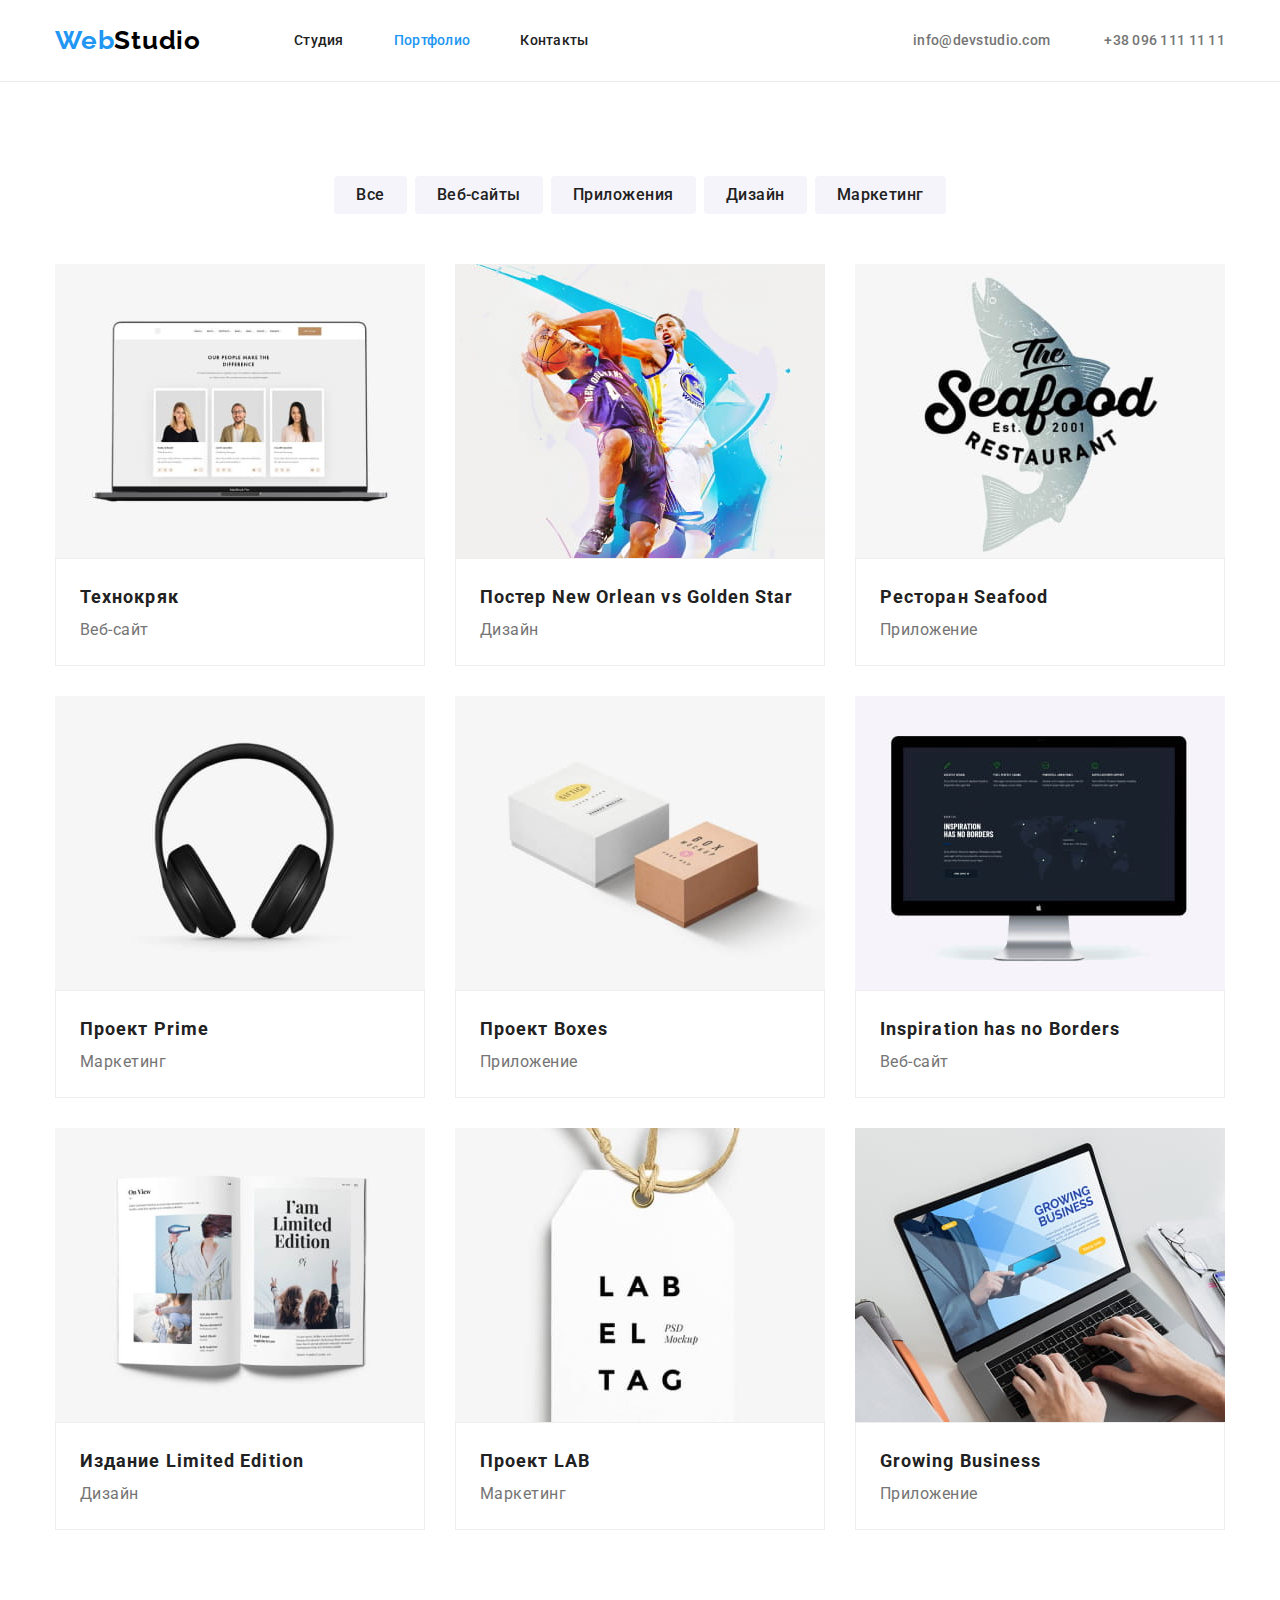
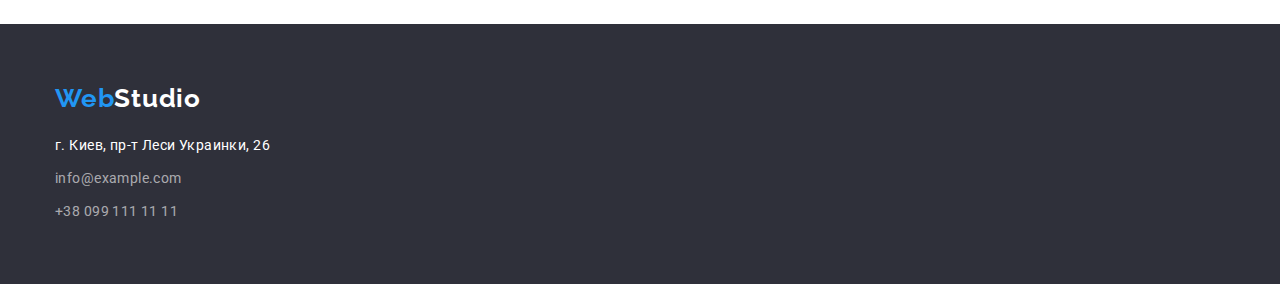
==== portfolio.html @ 06fd84d9 "Загружает готовый материал после Part 3" ====
<!DOCTYPE html>
<html lang="ru">

<head>
    <meta charset="UTF-8">
    <meta http-equiv="X-UA-Compatible" content="IE=edge">
    <meta name="viewport" content="width=device-width, initial-scale=1.0">
    <title>Web Studio (Version 2.1)</title>

    <link rel="preconnect" href="https://fonts.googleapis.com">
    <link rel="preconnect" href="https://fonts.gstatic.com" crossorigin>
    <link
        href="https://fonts.googleapis.com/css2?family=Raleway:wght@700&family=Roboto:wght@400;500;700;900&display=swap"
        rel="stylesheet">

    <link rel="stylesheet" href="https://cdnjs.cloudflare.com/ajax/libs/modern-normalize/1.0.0/modern-normalize.min.css" />
    <link rel="stylesheet" href="./css/styles.css">
</head>

<body>

    <!--Header-->
    <header class="page-header">
        <div class="container">
            <nav class="nav">
                <a href="./index.html" lang="en" class="logo header link">Web<span
                        class="logo-accent-header link">Studio</span></a>
    
                <ul class="site-nav">
                    <li class="item"><a href="./index.html" class="link">Студия</a></li>
                    <li class="item"><a href="./portfolio.html" class="current link">Портфолио</a></li>
                    <li class="item"><a href="/" class="link">Контакты</a></li>
                </ul>
            </nav>
            <div class="header-contacts">
                <a href="mailto:info@devstudio.com" class="contacts link">info@devstudio.com</a>
                <a href="tel:+380961111111" class="contacts link">+38 096 111 11 11</a>
            </div>
        </div>
    </header>
    <!--Main-->
    <main>
        <section class="section">    
                
            <div class="container">
                <!-- Filter -->
                <ul class="filter">
                    <li class="filter-item"><button type="button" class="filter-btn button">Все</button></li>
                    <li class="filter-item"><button type="button" class="filter-btn button">Веб-сайты</button></li>
                    <li class="filter-item"><button type="button" class="filter-btn button">Приложения</button></li>
                    <li class="filter-item"><button type="button" class="filter-btn button">Дизайн</button></li>
                    <li class="filter-item"><button type="button" class="filter-btn button">Маркетинг</button></li>
                </ul>
            
                <!-- Cards -->  
                <ul class="portfolio-list">
                    <li class="portfolio-card">
                        <a href="" class="link">
                            <img src="./images/portfolio1.jpg" alt="Ноутбук с открытым сайтом" width="370" height="294">
                            <div class="card-description">
                                <h2 class="card-name">Технокряк</h2>
                                <p>Веб-сайт</p>
                            </div>
                        </a>
                    </li>
                
                    <li class="portfolio-card">
                        <a href="" class="link">
                            <img src="./images/portfolio2.jpg" alt="Два баскетболиста" width="370" height="294">
                            <div class="card-description">
                                <h2 class="card-name">Постер New Orlean vs Golden Star</h2>
                                <p>Дизайн</p>
                            </div>
                        </a>
                    </li>
                    <li class="portfolio-card">
                        <a href="" class="link">
                            <img src="./images/portfolio3.jpg" alt="Логотип ресторана с рыбой на фоне" width="370" height="294">
                            <div class="card-description">
                                <h2 class="card-name">Ресторан Seafood</h2>
                                <p>Приложение</p>
                            </div>                          
                        </a>
                    </li>
                    <li class="portfolio-card">
                        <a href="" class="link">
                            <img src="./images/portfolio4.jpg" alt="Фото наушников" width="370" height="294">
                            <div class="card-description">
                                <h2 class="card-name">Проект Prime</h2>
                                <p>Маркетинг</p>
                            </div>                            
                        </a>
                    </li>
                    <li class="portfolio-card">
                        <a href="" class="link">
                            <img src="./images/portfolio5.jpg" alt="Белая и бежевая коробки" width="370" height="294">
                            <div class="card-description">
                                <h2 class="card-name">Проект Boxes</h2>
                                <p>Приложение</p>
                            </div>                            
                        </a>
                    </li>
                    <li class="portfolio-card">
                        <a href="" class="link">
                            <img src="./images/portfolio6.jpg" alt="IMac с открытым сайтом" width="370" height="294">
                            <div class="card-description">
                                <h2 class="card-name">Inspiration has no Borders</h2>
                                <p>Веб-сайт</p>
                            </div>                            
                        </a>
                    </li>
                    <li class="portfolio-card">
                        <a href="" class="link">
                            <img src="./images/portfolio7.jpg" alt="Разворот журнала Limited edition" width="370" height="294">
                            <div class="card-description">
                                <h2 class="card-name">Издание Limited Edition</h2>
                                <p>Дизайн</p>
                            </div>                            
                        </a>
                    </li>
                    <li class="portfolio-card">
                        <a href="" class="link">
                            <img src="./images/portfolio8.jpg" alt="Бирка с надписью Lab el tag" width="370" height="294">
                            <div class="card-description">
                                <h2 class="card-name">Проект LAB</h2>
                                <p>Маркетинг</p>
                            </div>                           
                        </a>
                    </li>
                    <li class="portfolio-card">
                        <a href="" class="link">
                            <img src="./images/portfolio9.jpg" alt="Руки работают за ноутбуком" width="370" height="294">
                            <div class="card-description">
                                <h2 class="card-name">Growing Business</h2>
                                <p>Приложение</p>
                            </div>                            
                        </a>
                    </li>
                </ul>
            </div>
        </section>
    </main>
    <!--Footer-->
    <footer class="page-footer">
        <div class="container">
            <a href="./index.html" lang="en" class="logo footer link">Web<span class="logo-accent-footer">Studio</span></a>
            <address class="address">г. Киев, пр-т Леси Украинки, 26</address>
            <a href="mailto:info@example.com" class="contacts footer link">info@example.com</a>
            <a href="tel:+380991111111" class="contacts footer link">+38 099 111 11 11</a>
        </div>
    </footer>

</body>

</html>
---- css/styles.css ----
:root{
    --primary-bg-color:#FFFFFF;
    --secondary-bg-color:#2F303A;
    --third-bg-color: #F5F4FA;
    --primary-text-color:#757575;
    --secondary-text-color:#212121;
    --accent-color:#2196F3;
    --header-border-color:#ECECEC;
    --card-border-color: #EEEEEE;
    --primary-black-color:#000000;
    --text-footer:rgba(255, 255, 255, 0.6);
        
}

/* index.html */

body{
    color: var(--primary-text-color);
    background-color: var(--primary-bg-color);
    font-family: "Roboto",sans-serif ; 
    text-decoration: none;
}

ul{
    list-style: none;
    margin: 0;
    padding: 0;
}

h1,
h2,
h3,
p{
    margin-top: 0;
    margin-bottom: 0;
}

.section{
    padding-top: 94px;
    padding-bottom: 94px;
}

.container{
    width: 1200px;
    margin-left: auto;
    margin-right: auto;
    padding-left: 15px;
    padding-right: 15px;
}


/* Navigation & Contacts */

.page-header{
    background-color: var(--primary-bg-color);
    background-position: center;
    margin-left: auto;
    margin-right: auto;

    border-bottom: 1px solid var(--header-border-color);
}

.container .nav {
    display: flex;
    align-items: center;
}

.page-header .container{
    display: flex;
    align-items: center;
    justify-content: space-between;
}

.page-header .contacts:not(:first-child) {
    margin-left: 50px;
}


.site-nav{
    display: flex;

    font-weight: 500;
    font-size: 14px;
    line-height: 16px;
    letter-spacing: 0.02em;
}

.site-nav .item+.item{
    margin-left: 50px;
}

.site-nav .link{
    display: block;
    padding-top: 32px;
    padding-bottom: 32px;
}

.site-nav .current{
    color: var(--accent-color);
}

.site-nav a{
    color: var(--secondary-text-color);
}

.site-nav a:hover{
    color: var(--accent-color);
}

.site-nav a:focus{
    color: var(--accent-color);
}



.contacts{
    font-weight: 500;
    font-size: 14px;
    line-height: 1.14;
    letter-spacing: 0.02em;

    color: var(--primary-text-color);
}

.contacts.footer{
    display: block;

    font-weight: 400;
    font-size: 14px;
    line-height: 1.71;
    letter-spacing: 0.03em;

    color: var(--text-footer);
}

.contacts:hover,
.contacts:focus{
    color: var(--accent-color);
}

/* Logo */

.page-header .logo{
    margin-right: 93px;
    padding-top: 25px;
    padding-bottom: 25px;
}

.logo{
    font-family: "Raleway",
    sans-serif;
    font-weight: 700;
    font-size: 26px;
    line-height: 1.19;
    letter-spacing: 0.03em;

    color: var(--accent-color);
}

.logo-accent-header{
    color: var(--primary-black-color);
}

.logo-accent-footer{
    color: var(--primary-bg-color);
}


/* Hero */

.page-footer,
.page-hero {
    background-color: var(--secondary-bg-color);
}

.page-hero.section{
    padding-top: 200px;
    padding-bottom: 200px;
}

.hero-title{
    
    max-width: 696px;
    margin-top: 0;
    margin-bottom: 30px;
    margin-right: auto;
    margin-left: auto;

    font-weight: 900;
    font-size: 44px;
    line-height: 1.36;
    text-align: center;
    letter-spacing: 0.06em;
    text-transform: uppercase;

    color: var(--primary-bg-color);
}

.button{
    font-family: 'Roboto';
    font-size: 16px;
    text-align: center;
    border: 0;
}

.hero-btn {
    display: inline-block;
    border-radius: 4px;
    padding: 10px 32px;
    margin-left: auto;
    margin-right: auto;
    min-width: 200px;

  
    font-weight: 700;   
    line-height: 1.88; 
    display: flex;
    align-items: center; 
    letter-spacing: 0.06em;
    

    color: var(--primary-bg-color);
    background-color: var(--accent-color);
    cursor: pointer;
}

.hero-btn:hover,
.hero-btn:focus {
    color: var(--accent-color);
    background-color: var(--primary-bg-color);
}

/* Sections */
.section-title{
    margin-top: 0;
    margin-bottom: 0;

    font-weight: 700;
    font-size: 36px;
    line-height: 1.17;
    text-align: center;
    letter-spacing: 0.03em;

    color: var(--secondary-text-color);
}

/* Features section */

.features-section .section-title{
    position:absolute;
    width:1px;
    height:1px;
    margin:-1px;
    border:0px;
    padding:0px;
    white-space:nowrap;
    clip-path:inset(100%);
    clip:rect(0 0 0 0);
    overflow:hidden;
}


.features-section.section{
    padding-bottom: 0;
}

.features-list{
    display: flex;
}

.features-item{
    display: inline-block;
    max-width: 270px;
    
}

.features-item+.features-item {
    margin-left: 30px;
}

.features-title{
    margin-bottom: 10px;

    font-weight: 700;
    font-size: 14px;
    line-height: 1.14;
    letter-spacing: 0.03em;
    text-transform: uppercase;

    color: var(--secondary-text-color);
}

.features-text{
    font-size: 14px;
    line-height: 1.71;
    letter-spacing: 0.03em;
}

/* About us section */

.about-us-section .section-title{
    margin-bottom: 50px;
}

.about-us-list{
    display: flex;
}

.about-us-item+.about-us-item{
    margin-left: 30px;
}

/* Team section */

.team-section .section-title{
    margin-bottom: 50px;
}

.team-section .worker-name{
    margin-bottom: 10px;

    font-weight: 500;
    font-size: 16px;
    line-height: 1.19;
    text-align: center;
    letter-spacing: 0.03em;
    
    color: var(--secondary-text-color);
}

.worker-photo {
    margin-bottom: 30px;
}

.team-section{
    font-weight: 400;
    font-size: 16px;
    line-height: 1.19;
    text-align: center;
    letter-spacing: 0.03em;
    background-color: var(--third-bg-color);
}

.team-list{
    display: flex;
}

.team-item{
    padding-bottom: 30px;
    max-width: 270px;

    box-shadow: 0px 1px 3px rgba(0, 0, 0, 0.12),
    0px 1px 1px rgba(0, 0, 0, 0.14),
    0px 2px 1px rgba(0, 0, 0, 0.2);
    border-radius: 0px 0px 4px 4px;
    background-color: var(--primary-bg-color);
}

.team-item+.team-item{
    margin-left: 30px;
}

/* Footer */

.page-footer{
    padding-top: 60px;
    padding-bottom: 60px;

}

.page-footer .logo{
    display: inline-block;
    margin-bottom: 20px;
    line-height: 1.15;
}

.address{
    margin-bottom: 9px; 

    font-style: normal;
    font-weight: 400;
    font-size: 14px;
    line-height: 1.71;
    letter-spacing: 0.03em;

    color: var(--primary-bg-color);
}

.contacts.link:not(:last-child){
    margin-top: 0;
    margin-bottom: 9px;
}

/* portfolio.html */

.filter{
    display: flex;
    margin-bottom: 50px;
    justify-content: center;
}

.filter-container{
    margin-bottom: 50px;
    text-align: center;
}

.filter-item+.filter-item{
    margin-left: 8px;
}

.filter-btn{
    padding: 6px 22px;

    font-weight: 500;
    line-height: 1.625;
    letter-spacing: 0.03em;
    border-radius: 4px;

    color: var(--secondary-text-color);
    background-color: var(--third-bg-color);
    cursor: pointer;
}

.filter-btn:hover,
.filter-btn:focus{
    color: var(--primary-bg-color);
    background-color: var(--accent-color);

    box-shadow: 0px 3px 1px rgba(0, 0, 0, 0.1),
    0px 1px 2px rgba(0, 0, 0, 0.08),
    0px 2px 2px rgba(0, 0, 0, 0.12);
}

.portfolio-list{
    display: flex;
    flex-wrap: wrap;
    margin-left: -30px;
    margin-top: -30px;   
    padding: 0;
}

.portfolio-card{
    margin-left: 30px;
    margin-top: 30px;
    flex-basis: calc((100% - 90px) / 3);
}

.portfolio-card img{
    display: block;
}

.portfolio-card .card-description{
    display: block;
    padding: 20px 24px;
    border: 1px solid var(--card-border-color);
   
}

.portfolio-card .link{
    display: block;
}

.portfolio-card p{
    font-weight: 400;
    font-size: 16px;
    line-height: 1.88;
    letter-spacing: 0.03em;

    color: var(--primary-text-color);
    
}

.card-name{
    font-weight: 700;
    font-size: 18px;
    line-height: 2;
    letter-spacing: 0.06em;

    color: var(--secondary-text-color);
}

.link{
    text-decoration: inherit;
}
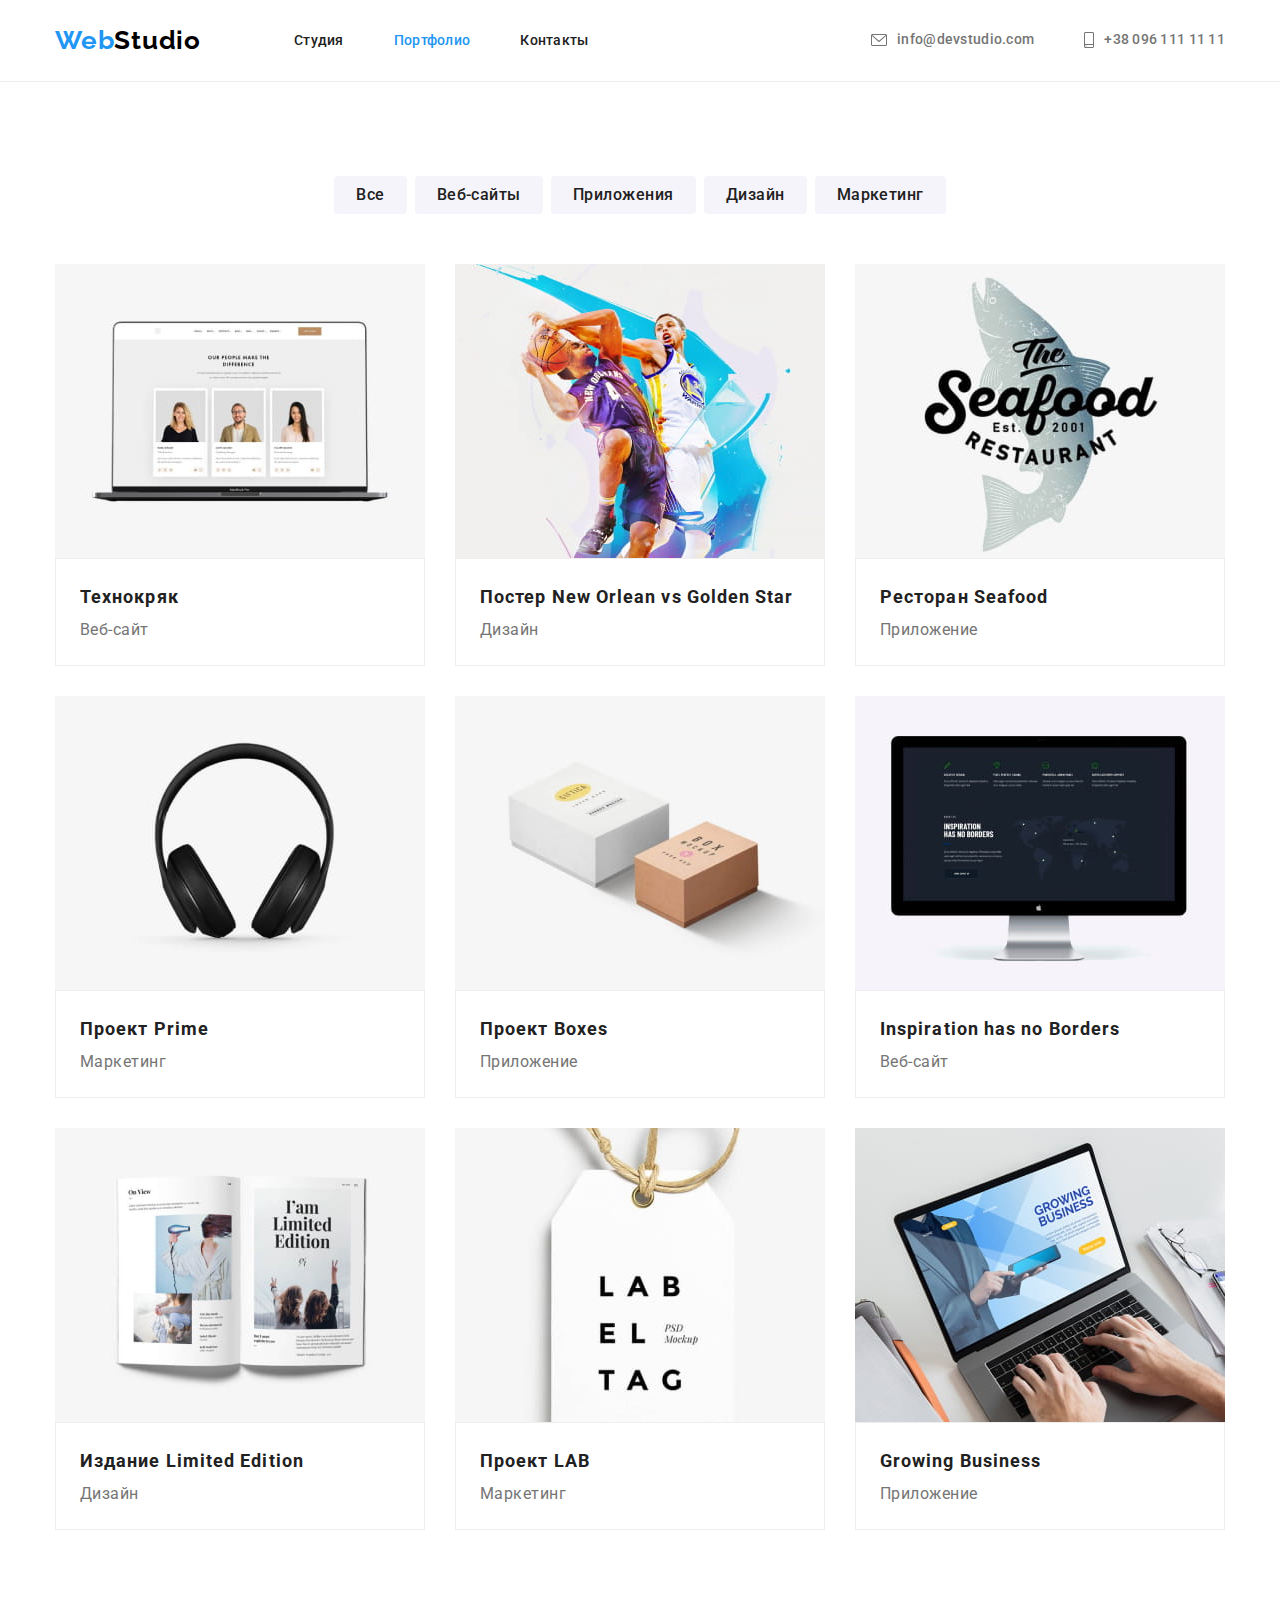
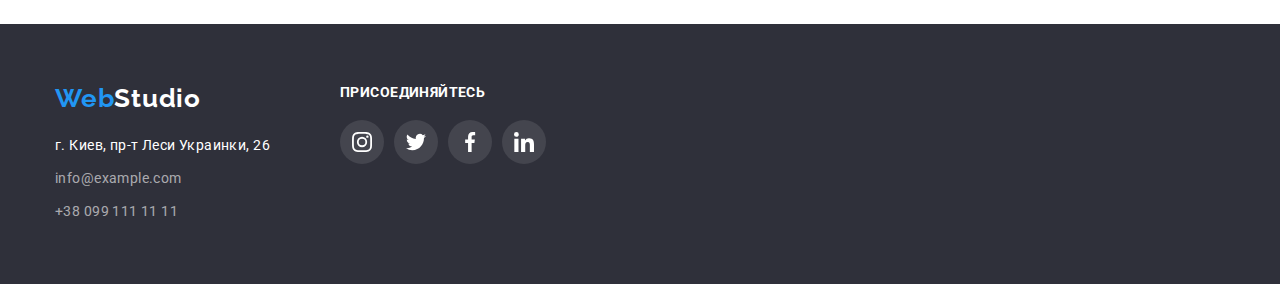
==== commit 162a427b: "Добавляет новые элементы" ====
--- a/portfolio.html
+++ b/portfolio.html
@@ -33,8 +33,19 @@
                 </ul>
             </nav>
             <div class="header-contacts">
-                <a href="mailto:info@devstudio.com" class="contacts link">info@devstudio.com</a>
-                <a href="tel:+380961111111" class="contacts link">+38 096 111 11 11</a>
+    
+                <a href="mailto:info@devstudio.com" class="contacts link mail">
+                    <svg class="contacts-icon envelope">
+                        <use href="./images/sprite.svg#envelope"></use>
+                    </svg>
+                    info@devstudio.com
+                </a>
+                <a href="tel:+380961111111" class="contacts link tel">
+                    <svg class="contacts-icon smartphone">
+                        <use href="./images/sprite.svg#smartphone"></use>
+                    </svg>
+                    +38 096 111 11 11
+                </a>
             </div>
         </div>
     </header>
@@ -54,82 +65,81 @@
             
                 <!-- Cards -->  
                 <ul class="portfolio-list">
-                    <li class="portfolio-card">
-                        <a href="" class="link">
-                            <img src="./images/portfolio1.jpg" alt="Ноутбук с открытым сайтом" width="370" height="294">
-                            <div class="card-description">
-                                <h2 class="card-name">Технокряк</h2>
-                                <p>Веб-сайт</p>
+                    <li class="portfolio-item">
+                        <a href="" class="link">
+                            <img src="./images/portfolio/portfolio1.jpg" alt="Ноутбук с открытым сайтом" width="370" height="294">
+                            <div class="card-description">
+                            <h2 class="card-name">Технокряк</h2>
+                            <p>Веб-сайт</p>
                             </div>
                         </a>
                     </li>
-                
-                    <li class="portfolio-card">
-                        <a href="" class="link">
-                            <img src="./images/portfolio2.jpg" alt="Два баскетболиста" width="370" height="294">
+                    <li class="portfolio-item">
+                        <a href="" class="link">
+                            <img src="./images/portfolio/portfolio2.jpg" alt="Два баскетболиста" width="370" height="294">
                             <div class="card-description">
                                 <h2 class="card-name">Постер New Orlean vs Golden Star</h2>
                                 <p>Дизайн</p>
                             </div>
                         </a>
                     </li>
-                    <li class="portfolio-card">
-                        <a href="" class="link">
-                            <img src="./images/portfolio3.jpg" alt="Логотип ресторана с рыбой на фоне" width="370" height="294">
+                    <li class="portfolio-item">
+                        <a href="" class="link">
+                            <img src="./images/portfolio/portfolio3.jpg" alt="Логотип ресторана с рыбой на фоне" width="370" height="294">
                             <div class="card-description">
                                 <h2 class="card-name">Ресторан Seafood</h2>
                                 <p>Приложение</p>
                             </div>                          
                         </a>
                     </li>
-                    <li class="portfolio-card">
-                        <a href="" class="link">
-                            <img src="./images/portfolio4.jpg" alt="Фото наушников" width="370" height="294">
+                    <li class="portfolio-item">
+                        <a href="" class="link">
+                            <img src="./images/portfolio/portfolio4.jpg" alt="Фото наушников" width="370" height="294">
                             <div class="card-description">
                                 <h2 class="card-name">Проект Prime</h2>
                                 <p>Маркетинг</p>
                             </div>                            
                         </a>
                     </li>
-                    <li class="portfolio-card">
-                        <a href="" class="link">
-                            <img src="./images/portfolio5.jpg" alt="Белая и бежевая коробки" width="370" height="294">
+                    <li class="portfolio-item">
+                        <a href="" class="link">
+                            <img src="./images/portfolio/portfolio5.jpg" alt="Белая и бежевая коробки" width="370" height="294">
                             <div class="card-description">
                                 <h2 class="card-name">Проект Boxes</h2>
                                 <p>Приложение</p>
                             </div>                            
                         </a>
                     </li>
-                    <li class="portfolio-card">
-                        <a href="" class="link">
-                            <img src="./images/portfolio6.jpg" alt="IMac с открытым сайтом" width="370" height="294">
+                    <li class="portfolio-item">
+                        <a href="" class="link">
+                            <img src="./images/portfolio/portfolio6.jpg" alt="IMac с открытым сайтом" width="370" height="294">
                             <div class="card-description">
                                 <h2 class="card-name">Inspiration has no Borders</h2>
                                 <p>Веб-сайт</p>
                             </div>                            
                         </a>
                     </li>
-                    <li class="portfolio-card">
-                        <a href="" class="link">
-                            <img src="./images/portfolio7.jpg" alt="Разворот журнала Limited edition" width="370" height="294">
+                    <li class="portfolio-item">
+                        <a href="" class="link">
+                            <img src="./images/portfolio/portfolio7.jpg" alt="Разворот журнала Limited edition" width="370" height="294">
                             <div class="card-description">
                                 <h2 class="card-name">Издание Limited Edition</h2>
                                 <p>Дизайн</p>
                             </div>                            
                         </a>
                     </li>
-                    <li class="portfolio-card">
-                        <a href="" class="link">
-                            <img src="./images/portfolio8.jpg" alt="Бирка с надписью Lab el tag" width="370" height="294">
+                    <li class="portfolio-item">
+                        <a href="" class="link">
+                            <img src="./images/portfolio/portfolio8.jpg" alt="Бирка с надписью Lab el tag" width="370" height="294">
                             <div class="card-description">
                                 <h2 class="card-name">Проект LAB</h2>
                                 <p>Маркетинг</p>
                             </div>                           
                         </a>
                     </li>
-                    <li class="portfolio-card">
-                        <a href="" class="link">
-                            <img src="./images/portfolio9.jpg" alt="Руки работают за ноутбуком" width="370" height="294">
+                    <li class="portfolio-item">
+                        <a href="" class="link">
+                            <img src="./images/portfolio/portfolio9.jpg" alt="Руки работают за ноутбуком" width="370" height="294">
                             <div class="card-description">
                                 <h2 class="card-name">Growing Business</h2>
                                 <p>Приложение</p>
@@ -143,10 +153,46 @@
     <!--Footer-->
     <footer class="page-footer">
         <div class="container">
-            <a href="./index.html" lang="en" class="logo footer link">Web<span class="logo-accent-footer">Studio</span></a>
-            <address class="address">г. Киев, пр-т Леси Украинки, 26</address>
-            <a href="mailto:info@example.com" class="contacts footer link">info@example.com</a>
-            <a href="tel:+380991111111" class="contacts footer link">+38 099 111 11 11</a>
+            <div class="footer-contacts">
+                <a href="./index.html" lang="en" class="logo footer link">Web<span
+                        class="logo-accent-footer">Studio</span></a>
+                <address class="address">г. Киев, пр-т Леси Украинки, 26</address>
+                <a href="mailto:info@example.com" class="contacts footer link">info@example.com</a>
+                <a href="tel:+380991111111" class="contacts footer link">+38 099 111 11 11</a>
+            </div>
+            <div class="footer-socials">
+                <p>Присоединяйтесь</p>
+                <ul class="socials-list">
+                    <li class="socials-item">
+                        <a class="social-link" href="">
+                            <svg class="social-icon" width=20px height=20px>
+                                <use href="./images/sprite.svg#instagram"></use>
+                            </svg>
+                        </a>
+                    </li>
+                    <li class="socials-item">
+                        <a class="social-link" href="">
+                            <svg class="social-icon" width=20px height=20px>
+                                <use href="./images/sprite.svg#twitter"></use>
+                            </svg>
+                        </a>
+                    </li>
+                    <li class="socials-item">
+                        <a class="social-link" href="">
+                            <svg class="social-icon" width=20px height=20px>
+                                <use href="./images/sprite.svg#facebook"></use>
+                            </svg>
+                        </a>
+                    </li>
+                    <li class="socials-item">
+                        <a class="social-link" href="">
+                            <svg class="social-icon" width=20px height=20px>
+                                <use href="./images/sprite.svg#linkedin"></use>
+                            </svg>
+                        </a>
+                    </li>
+                </ul>
+            </div>
         </div>
     </footer>
 
--- a/css/styles.css
+++ b/css/styles.css
@@ -8,7 +8,9 @@
     --header-border-color:#ECECEC;
     --card-border-color: #EEEEEE;
     --primary-black-color:#000000;
-    --text-footer:rgba(255, 255, 255, 0.6);
+    --text-footer-color:rgba(255, 255, 255, 0.6);
+    --socials-bg-footer-color:rgba(255, 255, 255, 0.1);
+    --svg-primary-color: #AFB1B8;
         
 }
 
@@ -111,9 +113,15 @@
     color: var(--accent-color);
 }
 
-
+.header-contacts{
+    display: flex;
+    align-items: center;
+    flex-wrap: nowrap;
+}
 
 .contacts{
+    display: flex;
+    align-items: center;
     font-weight: 500;
     font-size: 14px;
     line-height: 1.14;
@@ -122,6 +130,22 @@
     color: var(--primary-text-color);
 }
 
+.contacts-icon{
+    margin-right: 10px;
+
+    fill: currentColor;
+}
+
+.envelope{
+    width: 16px;
+    height: 12px;
+}
+
+.smartphone{
+    width: 10px;
+    height: 16px;
+}
+
 .contacts.footer{
     display: block;
 
@@ -130,7 +154,7 @@
     line-height: 1.71;
     letter-spacing: 0.03em;
 
-    color: var(--text-footer);
+    color: var(--text-footer-color);
 }
 
 .contacts:hover,
@@ -174,8 +198,20 @@
 }
 
 .page-hero.section{
+    margin-left: auto;
+    margin-right: auto;
+    max-width: 1600px;
     padding-top: 200px;
     padding-bottom: 200px;
+
+    background-image: 
+    linear-gradient(to right,
+    rgba(47, 48, 58, 0.4),
+    rgba(47, 48, 58, 0.4)),
+    url(../images/studio/background-image.jpg);
+    background-size: cover;
+    background-position: center;
+    background-repeat: no-repeat;
 }
 
 .hero-title{
@@ -271,7 +307,33 @@
 .features-item{
     display: inline-block;
     max-width: 270px;
-    
+}
+
+.features-item::before{
+    display: block;
+    content: '';
+    height: 120px;
+    margin-bottom: 30px;
+    background-position: center;
+    background-repeat: no-repeat;
+    background-color: var(--third-bg-color);
+    border-radius: 4px;
+}
+
+.icon-antenna::before{
+    background-image: url(../images/studio/svg/antenna.svg);
+}
+
+.icon-clock::before{
+    background-image: url(../images/studio/svg/clock.svg);
+}
+
+.icon-diagram::before{
+    background-image: url(../images/studio/svg/diagram.svg);
+}
+
+.icon-astronaut::before{
+    background-image: url(../images/studio/svg/astronaut.svg);
 }
 
 .features-item+.features-item {
@@ -345,6 +407,10 @@
     display: flex;
 }
 
+.team-list p{
+    margin-bottom: 16px;
+}
+
 .team-item{
     padding-bottom: 30px;
     max-width: 270px;
@@ -360,6 +426,69 @@
     margin-left: 30px;
 }
 
+.socials-list{
+    display: flex;
+    align-items: center;
+    justify-content: center;
+}
+
+.socials-item+.socials-item{
+    margin-left: 10px;
+}
+
+.social-link{
+    cursor: pointer;
+    display: flex;
+    align-items: center;
+    justify-content: center;
+    width: 44px;
+    height: 44px;
+    border-radius: 50%;
+    color: var(--svg-primary-color);
+}
+
+.social-link:hover{
+    background-color: var(--accent-color);
+    color: var(--primary-bg-color);
+}
+
+
+/* Clients section */
+
+.clients .section-title{
+    margin-bottom: 50px;    
+}
+
+.clients-list{
+    display: flex;
+    justify-content: center;
+    align-items: center;
+
+}
+
+.clients-item{
+    display: flex;
+    justify-content: center;
+    align-items: center;
+    color: var(--svg-primary-color);
+    cursor: pointer;
+
+    width: 170px;
+    height: 92px;
+    border: 1px solid #AFB1B8;
+    box-sizing: border-box;
+    border-radius: 4px;
+}
+
+.clients-item:hover{
+    border-color: var(--accent-color);
+    color: var(--accent-color);
+}
+
+.clients-item+.clients-item{
+    margin-left: 30px;
+}
+
 /* Footer */
 
 .page-footer{
@@ -386,9 +515,39 @@
     color: var(--primary-bg-color);
 }
 
-.contacts.link:not(:last-child){
+.contacts.link.footer:not(:last-child){
     margin-top: 0;
     margin-bottom: 9px;
+}
+
+.page-footer .social-link{
+    color: var(--primary-bg-color);
+    background-color: var(--socials-bg-footer-color);
+}
+
+.page-footer .social-link:hover {
+    background-color: var(--accent-color);
+}
+
+.page-footer .container{
+    display: flex;
+}
+
+.footer-socials{
+    display: block;
+    margin-left: 70px;
+}
+
+.footer-socials p{
+    margin-bottom: 20px;
+
+    font-weight: 700;
+    font-size: 14px;
+    line-height: 1.1428;
+    letter-spacing: 0.03em;
+    text-transform: uppercase;
+
+    color: var(--primary-bg-color);
 }
 
 /* portfolio.html */
@@ -439,35 +598,39 @@
     padding: 0;
 }
 
-.portfolio-card{
+.portfolio-item{
     margin-left: 30px;
     margin-top: 30px;
     flex-basis: calc((100% - 90px) / 3);
 }
 
-.portfolio-card img{
+.portfolio-item img{
     display: block;
 }
 
-.portfolio-card .card-description{
+.portfolio-item .card-description{
     display: block;
     padding: 20px 24px;
     border: 1px solid var(--card-border-color);
    
 }
 
-.portfolio-card .link{
+.portfolio-item .link{
     display: block;
 }
 
-.portfolio-card p{
+.portfolio-item .link:hover{
+    box-shadow: 0px 4px 4px rgba(0, 0, 0, 0.25);
+}
+
+
+.portfolio-item p{
     font-weight: 400;
     font-size: 16px;
     line-height: 1.88;
     letter-spacing: 0.03em;
 
     color: var(--primary-text-color);
-    
 }
 
 .card-name{
